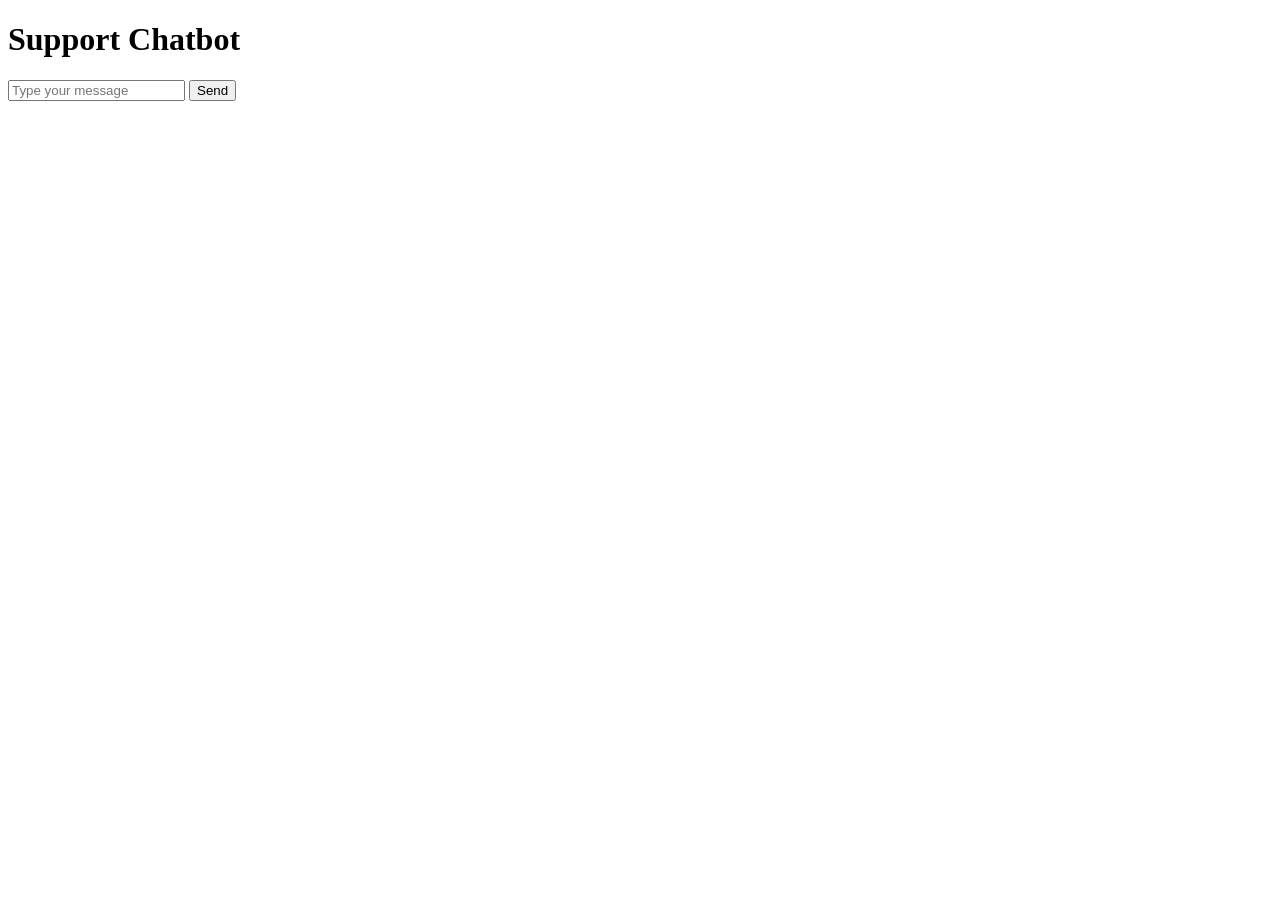
==== chatbot.html @ b3c9ada7 "chatbot.html" ====
<!DOCTYPE html>
<html>

<head>

<title>Support Chatbot</title>

<meta name="viewport" content="width=device-width, initial-scale=1">

<link rel="stylesheet" href="css/style.css">

</head>

<body>

<h1>Support Chatbot</h1>

<div class="chat-container">

<div id="chatbox"></div>

<input type="text" id="message" placeholder="Type your message">

<button onclick="sendMessage()">Send</button>

</div>

<script src="js/script.js"></script>

</body>

</html>
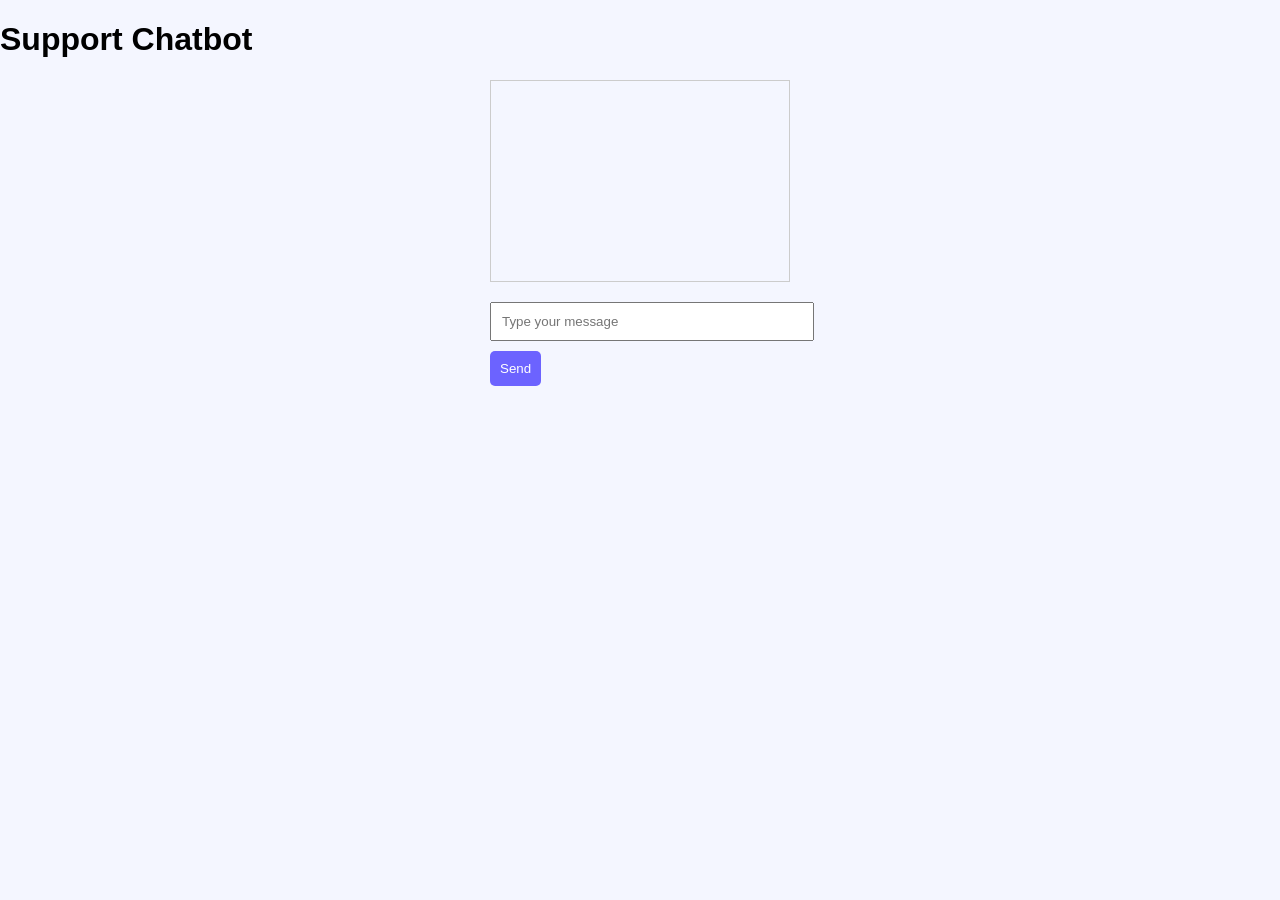
==== commit 34feab15: "dashboard.html" ====
--- a/chatbot.html
+++ b/chatbot.html
@@ -7,7 +7,7 @@
 
 <meta name="viewport" content="width=device-width, initial-scale=1">
 
-<link rel="stylesheet" href="css/style.css">
+<link rel="stylesheet" href="style.css">
 
 </head>
 
@@ -25,7 +25,7 @@
 
 </div>
 
-<script src="js/script.js"></script>
+<script src="script.js"></script>
 
 </body>
 
--- a/style.css
+++ b/style.css
@@ -0,0 +1,121 @@
+body{
+
+font-family:Arial;
+margin:0;
+background:#f4f6ff;
+
+}
+
+header{
+
+background:#6c63ff;
+color:white;
+padding:20px;
+text-align:center;
+
+}
+
+nav a{
+
+color:white;
+margin:10px;
+text-decoration:none;
+
+}
+
+.hero{
+
+text-align:center;
+padding:80px;
+
+}
+
+.btn{
+
+background:#6c63ff;
+color:white;
+padding:12px 20px;
+border-radius:5px;
+text-decoration:none;
+
+}
+
+.container{
+
+width:90%;
+max-width:500px;
+margin:auto;
+margin-top:40px;
+
+}
+
+input,select,textarea{
+
+width:100%;
+padding:10px;
+margin:10px 0;
+
+}
+
+button{
+
+background:#6c63ff;
+color:white;
+padding:10px;
+border:none;
+border-radius:5px;
+
+}
+
+.result-box{
+
+text-align:center;
+margin-top:50px;
+
+}
+
+table{
+
+width:80%;
+margin:auto;
+border-collapse:collapse;
+
+}
+
+td,th{
+
+border:1px solid #ddd;
+padding:10px;
+
+}
+
+.chat-container{
+
+width:300px;
+margin:auto;
+
+}
+
+#chatbox{
+
+height:200px;
+border:1px solid #ccc;
+overflow:auto;
+margin-bottom:10px;
+
+}
+
+/* Mobile Responsive */
+
+@media(max-width:600px){
+
+.hero{
+padding:40px;
+}
+
+nav{
+display:flex;
+flex-direction:column;
+}
+
+}
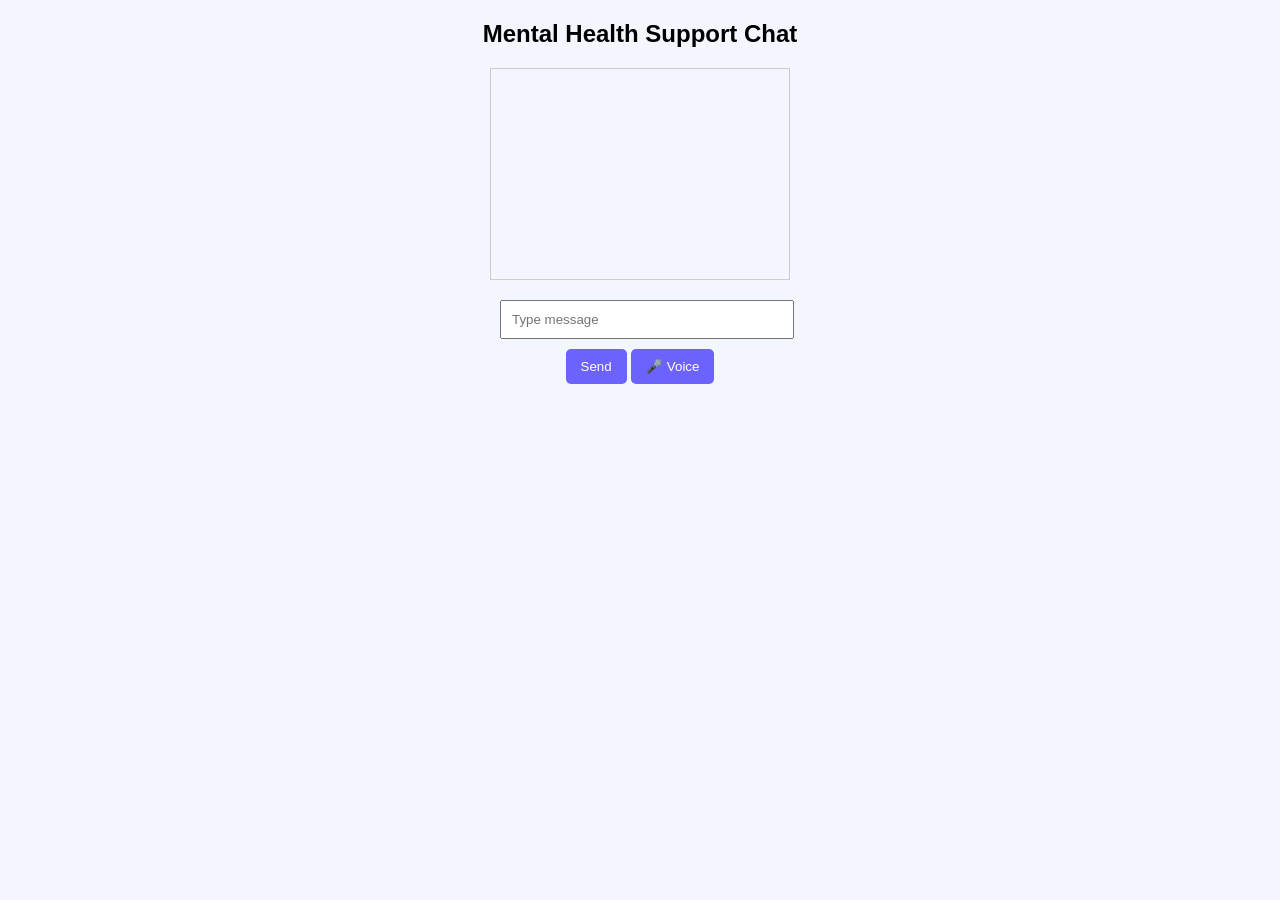
==== commit a2e3fdd6: "dashboard.html" ====
--- a/chatbot.html
+++ b/chatbot.html
@@ -1,32 +1,27 @@
 <!DOCTYPE html>
 <html>
-
 <head>
-
 <title>Support Chatbot</title>
-
-<meta name="viewport" content="width=device-width, initial-scale=1">
-
 <link rel="stylesheet" href="style.css">
-
 </head>
 
 <body>
 
-<h1>Support Chatbot</h1>
+<h2>Mental Health Support Chat</h2>
 
 <div class="chat-container">
 
 <div id="chatbox"></div>
 
-<input type="text" id="message" placeholder="Type your message">
+<input type="text" id="message" placeholder="Type message">
 
 <button onclick="sendMessage()">Send</button>
+
+<button onclick="voiceChat()">🎤 Voice</button>
 
 </div>
 
 <script src="script.js"></script>
 
 </body>
-
 </html>
--- a/style.css
+++ b/style.css
@@ -1,121 +1,75 @@
 body{
-
-font-family:Arial;
+font-family: Arial;
+background:#f4f6ff;
 margin:0;
-background:#f4f6ff;
-
+text-align:center;
 }
 
 header{
-
 background:#6c63ff;
 color:white;
 padding:20px;
-text-align:center;
-
 }
 
-nav a{
-
-color:white;
-margin:10px;
-text-decoration:none;
-
+.login-container{
+background:white;
+width:300px;
+margin:auto;
+padding:30px;
+margin-top:40px;
+border-radius:10px;
+box-shadow:0 0 10px rgba(0,0,0,0.1);
 }
 
-.hero{
-
-text-align:center;
-padding:80px;
-
-}
-
-.btn{
-
-background:#6c63ff;
-color:white;
-padding:12px 20px;
-border-radius:5px;
-text-decoration:none;
-
-}
-
-.container{
-
+input, textarea{
 width:90%;
-max-width:500px;
-margin:auto;
-margin-top:40px;
-
-}
-
-input,select,textarea{
-
-width:100%;
 padding:10px;
-margin:10px 0;
-
+margin:10px;
 }
 
 button{
-
+padding:10px 15px;
 background:#6c63ff;
 color:white;
-padding:10px;
 border:none;
 border-radius:5px;
+cursor:pointer;
+}
 
+.days button{
+margin:10px;
 }
 
 .result-box{
-
-text-align:center;
-margin-top:50px;
-
+margin-top:40px;
 }
 
 table{
-
-width:80%;
 margin:auto;
 border-collapse:collapse;
-
+width:60%;
 }
 
-td,th{
-
+td, th{
 border:1px solid #ddd;
 padding:10px;
-
 }
 
 .chat-container{
-
 width:300px;
 margin:auto;
-
 }
 
 #chatbox{
-
 height:200px;
 border:1px solid #ccc;
 overflow:auto;
 margin-bottom:10px;
-
+padding:5px;
 }
 
-/* Mobile Responsive */
-
 @media(max-width:600px){
-
-.hero{
-padding:40px;
+table{
+width:90%;
 }
-
-nav{
-display:flex;
-flex-direction:column;
-}
-
 }
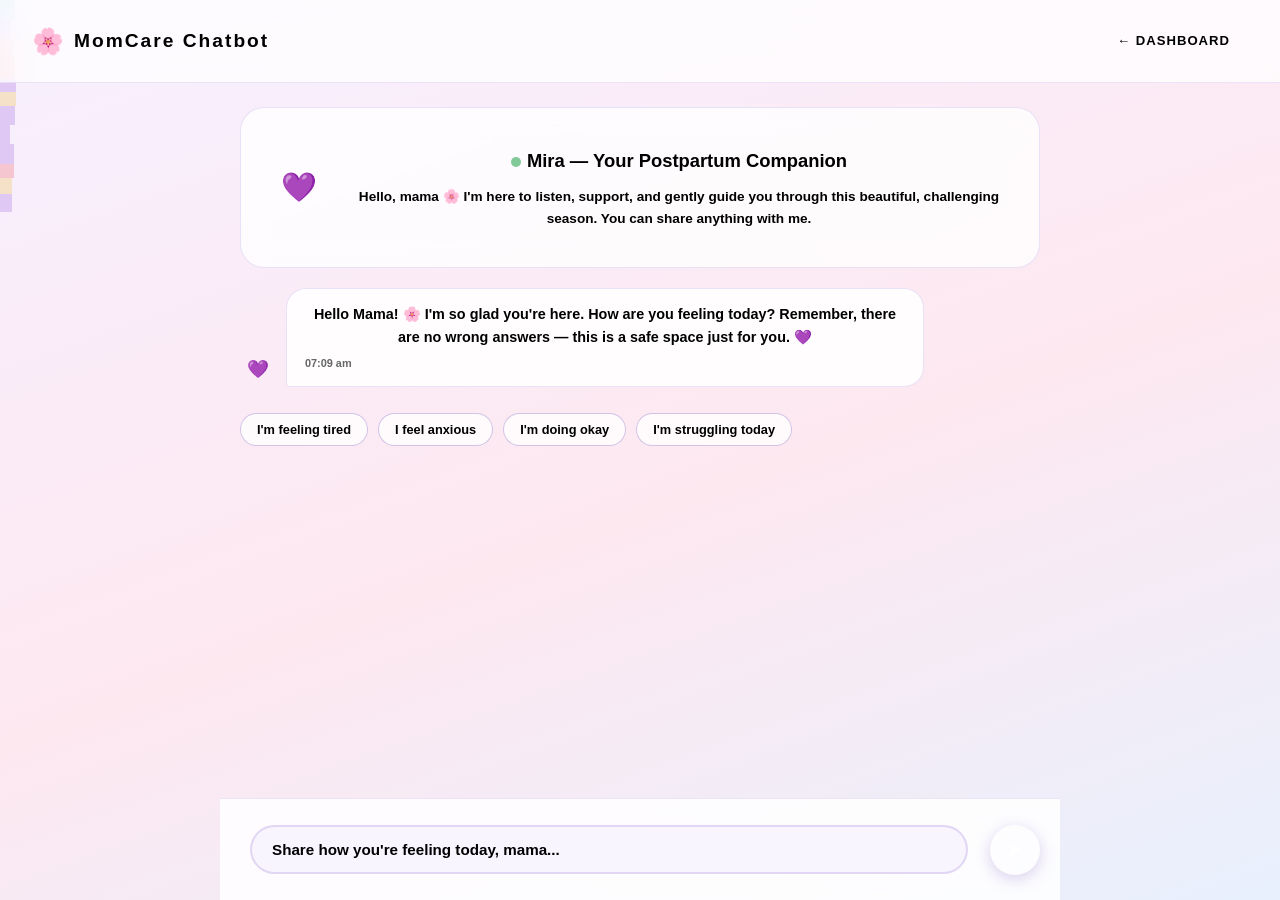
==== commit 0ff160db: "chatbot.html" ====
--- a/chatbot.html
+++ b/chatbot.html
@@ -1,27 +1,311 @@
 <!DOCTYPE html>
-<html>
+<html lang="en">
 <head>
-<title>Support Chatbot</title>
-<link rel="stylesheet" href="style.css">
+<meta charset="UTF-8"/>
+<meta name="viewport" content="width=device-width, initial-scale=1.0"/>
+<title>MomCare — Chatbot</title>
+<link rel="stylesheet" href="style.css"/>
+<style>
+body {
+  background:linear-gradient(160deg,#f7f0ff 0%,#fde8f0 55%,#e8f0fd 100%);
+  min-height:100vh; display:flex; flex-direction:column; padding:0;
+}
+
+/* NAV */
+.top-nav {
+  background:rgba(255,255,255,0.75); backdrop-filter:blur(18px);
+  border-bottom:1.5px solid rgba(201,184,232,0.35);
+  display:flex; align-items:center; justify-content:space-between;
+  padding:14px 32px; flex-shrink:0;
+}
+.nav-brand { display:flex; align-items:center; gap:10px; }
+.nav-brand .logo { font-size:1.6rem; }
+.nav-brand h2 { font-size:1.2rem; color:var(--text-dark); letter-spacing:2px; }
+.nav-back {
+  padding:8px 18px; border-radius:10px; border:none;
+  background:var(--blush); font-family:'Nunito',sans-serif;
+  font-size:0.82rem; font-weight:800; color:var(--text-mid); cursor:pointer;
+  letter-spacing:1px; text-transform:uppercase; transition:all 0.25s;
+}
+.nav-back:hover { background:var(--lavender-mid); color:white; }
+
+/* CHAT LAYOUT */
+.chat-wrap {
+  flex:1; display:flex; flex-direction:column; max-width:800px;
+  width:100%; margin:0 auto; padding:24px 20px 0;
+}
+
+/* BOT INTRO */
+.bot-intro {
+  background:rgba(255,255,255,0.8); backdrop-filter:blur(12px);
+  border-radius:24px; padding:24px 28px; margin-bottom:20px;
+  border:1.5px solid rgba(201,184,232,0.4);
+  box-shadow:0 6px 20px var(--shadow); display:flex; gap:18px; align-items:center;
+}
+.bot-avatar {
+  width:60px; height:60px; border-radius:50%;
+  background:linear-gradient(135deg,var(--lavender-mid),var(--rose));
+  display:flex; align-items:center; justify-content:center; font-size:1.8rem;
+  box-shadow:0 4px 14px var(--shadow); flex-shrink:0;
+  animation:float 3.5s ease-in-out infinite;
+}
+.bot-intro-text h3 { font-size:1.15rem; color:var(--text-dark); margin-bottom:4px; }
+.bot-intro-text p { font-size:0.85rem; font-weight:700; color:var(--text-mid); line-height:1.6; }
+.online-dot {
+  width:10px; height:10px; border-radius:50%; background:#82c99a;
+  display:inline-block; margin-right:6px; animation:pulseRing 2s infinite;
+}
+
+/* MESSAGES AREA */
+.messages-area {
+  flex:1; overflow-y:auto; padding-bottom:16px;
+  display:flex; flex-direction:column; gap:16px;
+  max-height:calc(100vh - 340px); min-height:300px;
+}
+
+/* MESSAGE BUBBLES */
+.msg { display:flex; gap:10px; align-items:flex-end; }
+.msg.user { flex-direction:row-reverse; }
+
+.bubble-avatar {
+  width:36px; height:36px; border-radius:50%; flex-shrink:0;
+  display:flex; align-items:center; justify-content:center; font-size:1.1rem;
+}
+.msg.bot .bubble-avatar { background:linear-gradient(135deg,var(--lavender-mid),var(--rose)); }
+.msg.user .bubble-avatar { background:linear-gradient(135deg,var(--rose-deep),var(--lavender-deep)); }
+
+.bubble {
+  max-width:75%; padding:14px 18px; border-radius:20px;
+  font-size:0.9rem; font-weight:700; line-height:1.6; position:relative;
+}
+.msg.bot .bubble {
+  background:rgba(255,255,255,0.9); color:var(--text-dark);
+  border:1.5px solid rgba(201,184,232,0.4);
+  border-bottom-left-radius:4px;
+  box-shadow:0 4px 12px var(--shadow);
+}
+.msg.user .bubble {
+  background:linear-gradient(135deg,var(--lavender-deep),var(--rose-deep));
+  color:white; border-bottom-right-radius:4px;
+  box-shadow:0 4px 14px rgba(164,141,207,0.35);
+}
+
+.bubble-time {
+  font-size:0.68rem; font-weight:600; opacity:0.6; margin-top:6px;
+  display:block; text-align:right;
+}
+.msg.bot .bubble-time { text-align:left; color:var(--text-light); }
+
+/* TYPING INDICATOR */
+.typing-indicator { display:flex; gap:5px; align-items:center; padding:14px 18px; }
+.typing-dot { width:8px; height:8px; border-radius:50%; background:var(--lavender-mid); animation:typingBounce 1s infinite; }
+.typing-dot:nth-child(2) { animation-delay:0.15s; }
+.typing-dot:nth-child(3) { animation-delay:0.3s; }
+@keyframes typingBounce { 0%,80%,100%{transform:scale(0.8);opacity:0.5} 40%{transform:scale(1.2);opacity:1} }
+
+/* QUICK REPLIES */
+.quick-replies {
+  display:flex; gap:10px; flex-wrap:wrap; padding:10px 0;
+}
+.qr-btn {
+  padding:8px 16px; border-radius:50px; border:1.5px solid rgba(164,141,207,0.5);
+  background:rgba(255,255,255,0.8); font-family:'Nunito',sans-serif;
+  font-size:0.8rem; font-weight:800; color:var(--text-mid); cursor:pointer;
+  transition:all 0.25s;
+}
+.qr-btn:hover { background:var(--lavender-deep); color:white; border-color:transparent; }
+
+/* INPUT AREA */
+.input-area {
+  background:rgba(255,255,255,0.85); backdrop-filter:blur(16px);
+  border-top:1.5px solid rgba(201,184,232,0.35);
+  padding:16px 20px; margin:0 -20px;
+  display:flex; gap:12px; align-items:center;
+  position:sticky; bottom:0;
+}
+.chat-input {
+  flex:1; padding:14px 20px; border-radius:50px;
+  border:2px solid rgba(201,184,232,0.5); background:rgba(248,244,255,0.9);
+  font-family:'Nunito',sans-serif; font-size:0.95rem; font-weight:700;
+  color:var(--text-dark); outline:none; transition:all 0.3s;
+}
+.chat-input:focus { border-color:var(--lavender-deep); background:white; box-shadow:0 0 0 4px rgba(164,141,207,0.1); }
+.chat-input::placeholder { color:var(--text-light); }
+
+.send-btn {
+  width:50px; height:50px; border-radius:50%; border:none;
+  background:linear-gradient(135deg,var(--lavender-deep),var(--rose-deep));
+  color:white; font-size:1.2rem; cursor:pointer;
+  box-shadow:0 4px 16px rgba(164,141,207,0.4); transition:all 0.3s;
+  display:flex; align-items:center; justify-content:center; flex-shrink:0;
+}
+.send-btn:hover { transform:scale(1.08); box-shadow:0 6px 20px rgba(164,141,207,0.5); }
+.send-btn:disabled { opacity:0.5; cursor:not-allowed; }
+
+#petals { position:fixed; inset:0; pointer-events:none; z-index:0; }
+.chat-wrap, .top-nav { position:relative; z-index:1; }
+</style>
 </head>
-
 <body>
-
-<h2>Mental Health Support Chat</h2>
-
-<div class="chat-container">
-
-<div id="chatbox"></div>
-
-<input type="text" id="message" placeholder="Type message">
-
-<button onclick="sendMessage()">Send</button>
-
-<button onclick="voiceChat()">🎤 Voice</button>
-
+<div id="petals"></div>
+
+<nav class="top-nav">
+  <div class="nav-brand">
+    <span class="logo">🌸</span>
+    <h2>MomCare Chatbot</h2>
+  </div>
+  <button class="nav-back" onclick="window.location.href='dashboard.html'">← Dashboard</button>
+</nav>
+
+<div class="chat-wrap">
+  <!-- Bot intro -->
+  <div class="bot-intro">
+    <div class="bot-avatar">💜</div>
+    <div class="bot-intro-text">
+      <h3><span class="online-dot"></span>Mira — Your Postpartum Companion</h3>
+      <p>Hello, mama 🌸 I'm here to listen, support, and gently guide you through this beautiful, challenging season. You can share anything with me.</p>
+    </div>
+  </div>
+
+  <!-- Messages -->
+  <div class="messages-area" id="messagesArea"></div>
+
+  <!-- Input -->
+  <div class="input-area">
+    <input class="chat-input" id="chatInput" placeholder="Share how you're feeling today, mama..." onkeydown="if(event.key==='Enter')sendMessage()"/>
+    <button class="send-btn" id="sendBtn" onclick="sendMessage()">➤</button>
+  </div>
 </div>
 
-<script src="script.js"></script>
-
+<script>
+// Petals
+const petalColors=['#e0c8f5','#f5c6d0','#c8e0f5','#f5e0c8'];
+const pc=document.getElementById('petals');
+for(let i=0;i<12;i++){const p=document.createElement('div');p.className='petal';p.style.cssText=`left:${Math.random()*100}vw;background:${petalColors[Math.floor(Math.random()*petalColors.length)]};width:${8+Math.random()*8}px;height:${12+Math.random()*10}px;animation-duration:${7+Math.random()*9}s;animation-delay:${Math.random()*8}s;`;pc.appendChild(p);}
+
+const name = localStorage.getItem('mom_name') || 'Mama';
+const score = localStorage.getItem('q_score');
+const messagesArea = document.getElementById('messagesArea');
+let conversationHistory = [];
+let isLoading = false;
+
+// System prompt
+const systemPrompt = `You are Mira, a warm, empathetic postpartum support companion for new mothers. You speak with gentleness, care, and deep understanding. 
+
+The mother's name is ${name}. ${score ? `Her wellbeing questionnaire score was ${score}/15 (${parseInt(score)>=11?'Low':parseInt(score)>=6?'Moderate':'High'} risk).` : ''}
+
+Guidelines:
+- Always address her as ${name} or "mama" warmly
+- Be supportive, never clinical or cold
+- Validate her feelings without dismissing them
+- Offer gentle practical tips when appropriate
+- If she shows signs of serious distress, compassionately encourage professional support
+- Keep responses conversational, warm, and not too long
+- Use occasional soft emojis (💜 🌸 ✨) naturally
+- Ask one follow-up question at the end of your responses to keep the conversation flowing
+- NEVER give medical diagnoses or replace professional care`;
+
+// Initial greeting
+setTimeout(() => {
+  addMessage('bot', `Hello ${name}! 🌸 I'm so glad you're here. How are you feeling today? Remember, there are no wrong answers — this is a safe space just for you. 💜`);
+  showQuickReplies(['I\'m feeling tired', 'I feel anxious', 'I\'m doing okay', 'I\'m struggling today']);
+}, 600);
+
+function addMessage(role, text) {
+  const msg = document.createElement('div');
+  msg.className = `msg ${role}`;
+  const time = new Date().toLocaleTimeString('en-IN', {hour:'2-digit',minute:'2-digit'});
+  msg.innerHTML = `
+    <div class="bubble-avatar">${role==='bot'?'💜':'🤱'}</div>
+    <div class="bubble">${text.replace(/\n/g,'<br>')}<span class="bubble-time">${time}</span></div>
+  `;
+  messagesArea.appendChild(msg);
+  messagesArea.scrollTop = messagesArea.scrollHeight;
+}
+
+function showQuickReplies(options) {
+  const qr = document.createElement('div');
+  qr.className = 'quick-replies';
+  options.forEach(opt => {
+    const btn = document.createElement('button');
+    btn.className = 'qr-btn';
+    btn.textContent = opt;
+    btn.onclick = () => { qr.remove(); sendMessageText(opt); };
+    qr.appendChild(btn);
+  });
+  messagesArea.appendChild(qr);
+  messagesArea.scrollTop = messagesArea.scrollHeight;
+}
+
+function showTyping() {
+  const t = document.createElement('div');
+  t.className = 'msg bot'; t.id = 'typingMsg';
+  t.innerHTML = `<div class="bubble-avatar">💜</div><div class="bubble"><div class="typing-indicator"><div class="typing-dot"></div><div class="typing-dot"></div><div class="typing-dot"></div></div></div>`;
+  messagesArea.appendChild(t);
+  messagesArea.scrollTop = messagesArea.scrollHeight;
+}
+
+function removeTyping() {
+  const t = document.getElementById('typingMsg');
+  if (t) t.remove();
+}
+
+async function sendMessage() {
+  const input = document.getElementById('chatInput');
+  const text = input.value.trim();
+  if (!text || isLoading) return;
+  input.value = '';
+  await sendMessageText(text);
+}
+
+async function sendMessageText(text) {
+  if (isLoading) return;
+  addMessage('user', text);
+  conversationHistory.push({ role: 'user', content: text });
+
+  isLoading = true;
+  document.getElementById('sendBtn').disabled = true;
+  showTyping();
+
+  try {
+    const response = await fetch('https://api.anthropic.com/v1/messages', {
+      method: 'POST',
+      headers: { 'Content-Type': 'application/json' },
+      body: JSON.stringify({
+        model: 'claude-sonnet-4-20250514',
+        max_tokens: 1000,
+        system: systemPrompt,
+        messages: conversationHistory
+      })
+    });
+
+    const data = await response.json();
+    removeTyping();
+
+    const reply = data.content && data.content[0] ? data.content[0].text : "I'm here with you, mama. Could you tell me a little more about how you're feeling? 💜";
+    conversationHistory.push({ role: 'assistant', content: reply });
+    addMessage('bot', reply);
+
+    // Context-aware quick replies
+    const lower = text.toLowerCase();
+    if (lower.includes('tired') || lower.includes('sleep')) {
+      showQuickReplies(['Tips for rest?', 'My baby won\'t sleep', 'I feel exhausted all day']);
+    } else if (lower.includes('anxi') || lower.includes('worry') || lower.includes('scare')) {
+      showQuickReplies(['Tell me more', 'Breathing exercises?', 'I need professional help']);
+    } else if (lower.includes('sad') || lower.includes('cry') || lower.includes('depress')) {
+      showQuickReplies(['I feel alone', 'Support resources', 'I need to talk more']);
+    } else if (lower.includes('baby')) {
+      showQuickReplies(['Bonding tips?', 'I feel disconnected', 'My baby is doing great!']);
+    }
+
+  } catch (err) {
+    removeTyping();
+    addMessage('bot', `I'm here with you, ${name}. 💜 It seems there was a connection issue — please try again. Remember, I'm always here for you.`);
+  }
+
+  isLoading = false;
+  document.getElementById('sendBtn').disabled = false;
+}
+</script>
 </body>
 </html>
